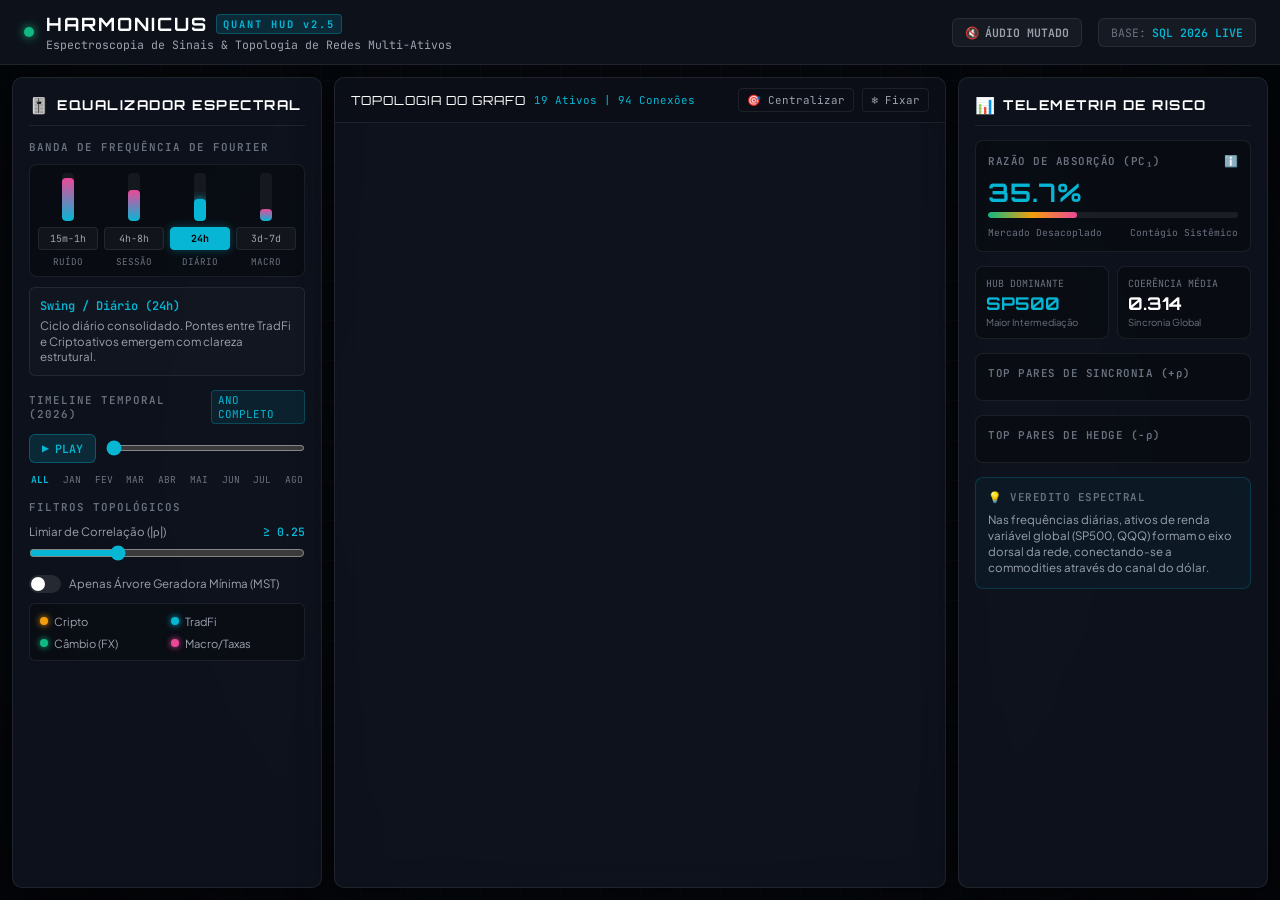
==== harmonicus/index.html @ 5190c5aa "Add /musica module (Harmonicus) with spectral topology D3 graph, Fourier decomposition ETL, and Tele" ====
<!DOCTYPE html>
<html lang="pt-BR">
<head>
  <meta charset="UTF-8">
  <meta name="viewport" content="width=device-width, initial-scale=1.0, maximum-scale=1.0, user-scalable=no">
  <title>Harmonicus — Topologia Espectral & Equalizador Multi-Ativo</title>
  <meta name="description" content="Terminal Quant de Topologia Espectral de Mercados Financeiros. Análise de Coerência de Fourier, MST de Mantegna e Grafos Multi-Ativos.">
  
  <!-- Google Fonts & D3.js -->
  <link rel="preconnect" href="https://fonts.googleapis.com">
  <link rel="preconnect" href="https://fonts.gstatic.com" crossorigin>
  <link href="https://fonts.googleapis.com/css2?family=JetBrains+Mono:wght@300;400;500;700&family=Orbitron:wght@500;700;900&family=Plus+Jakarta+Sans:wght@400;500;600;700&display=swap" rel="stylesheet">
  <script src="https://d3js.org/d3.v7.min.js"></script>
  
  <link rel="stylesheet" href="style.css">
</head>
<body class="dark-hud">
  <!-- Scanlines & Ambient Background Grid -->
  <div class="hud-grid-overlay"></div>
  <div class="hud-vignette"></div>

  <div class="app-container">
    <!-- Header Navigation & Status -->
    <header class="hud-header">
      <div class="brand-section">
        <div class="pulse-indicator online"></div>
        <div class="brand-titles">
          <h1 class="hud-logo">HARMONICUS <span class="badge-tag">QUANT HUD v2.5</span></h1>
          <p class="hud-subtitle">Espectroscopia de Sinais & Topologia de Redes Multi-Ativos</p>
        </div>
      </div>

      <div class="header-controls">
        <div class="audio-toggle-container">
          <button id="audioToggleBtn" class="hud-btn hud-btn-icon" title="Ativar Sonificação Harmônica">
            <span class="audio-icon">🔇</span>
            <span class="btn-text">ÁUDIO MUTADO</span>
          </button>
        </div>
        <div class="system-status-chip">
          <span class="chip-label">BASE:</span>
          <span class="chip-val">SQL 2026 LIVE</span>
        </div>
      </div>
    </header>

    <!-- Main Workspace -->
    <main class="hud-workspace">
      <!-- Left Equalizer & Controls Deck -->
      <aside class="hud-deck control-deck">
        <div class="deck-header">
          <span class="deck-icon">🎚️</span>
          <h2>EQUALIZADOR ESPECTRAL</h2>
        </div>

        <!-- Spectral Frequency Band Selector -->
        <div class="deck-group">
          <label class="group-label">BANDA DE FREQUÊNCIA DE FOURIER</label>
          <div class="frequency-equalizer">
            <div class="equalizer-bars">
              <div class="eq-col" data-band="ultra_high">
                <div class="meter-bar"><div class="meter-fill" style="height: 90%;"></div></div>
                <button class="eq-btn" data-band="ultra_high">15m-1h</button>
                <span class="eq-label">RUÍDO</span>
              </div>
              <div class="eq-col" data-band="intraday">
                <div class="meter-bar"><div class="meter-fill" style="height: 65%;"></div></div>
                <button class="eq-btn" data-band="intraday">4h-8h</button>
                <span class="eq-label">SESSÃO</span>
              </div>
              <div class="eq-col active" data-band="daily">
                <div class="meter-bar"><div class="meter-fill" style="height: 45%;"></div></div>
                <button class="eq-btn active" data-band="daily">24h</button>
                <span class="eq-label">DIÁRIO</span>
              </div>
              <div class="eq-col" data-band="macro">
                <div class="meter-bar"><div class="meter-fill" style="height: 25%;"></div></div>
                <button class="eq-btn" data-band="macro">3d-7d</button>
                <span class="eq-label">MACRO</span>
              </div>
            </div>
            <div class="band-description-box" id="bandDescBox">
              <span class="band-name">Swing / Diário (24h)</span>
              <p class="band-detail">Ciclo diário consolidado. Pontes entre TradFi e Criptoativos emergem com clareza estrutural.</p>
            </div>
          </div>
        </div>

        <!-- Temporal Playback Controller -->
        <div class="deck-group">
          <div class="group-header-flex">
            <label class="group-label">TIMELINE TEMPORAL (2026)</label>
            <span class="epoch-badge" id="epochBadge">ANO COMPLETO</span>
          </div>
          
          <div class="timeline-controls">
            <button id="playTimelineBtn" class="hud-btn hud-btn-primary" title="Reproduzir Linha do Tempo">
              <span id="playIcon">▶</span> <span id="playText">PLAY</span>
            </button>
            <input type="range" id="timelineSlider" min="0" max="8" step="1" value="0" class="hud-slider timeline-slider">
          </div>
          <div class="timeline-ticks" id="timelineTicks">
            <span class="tick active" data-idx="0">ALL</span>
            <span class="tick" data-idx="1">JAN</span>
            <span class="tick" data-idx="2">FEV</span>
            <span class="tick" data-idx="3">MAR</span>
            <span class="tick" data-idx="4">ABR</span>
            <span class="tick" data-idx="5">MAI</span>
            <span class="tick" data-idx="6">JUN</span>
            <span class="tick" data-idx="7">JUL</span>
            <span class="tick" data-idx="8">AGO</span>
          </div>
        </div>

        <!-- Graph Filter Knobs -->
        <div class="deck-group">
          <label class="group-label">FILTROS TOPOLÓGICOS</label>
          
          <div class="filter-item">
            <div class="filter-label-row">
              <span>Limiar de Correlação (|&rho;|)</span>
              <span id="thresholdVal" class="filter-val">&ge; 0.25</span>
            </div>
            <input type="range" id="thresholdSlider" min="0.0" max="0.8" step="0.05" value="0.25" class="hud-slider">
          </div>

          <div class="toggle-row">
            <label class="hud-toggle">
              <input type="checkbox" id="mstOnlyToggle">
              <span class="toggle-switch"></span>
              <span class="toggle-text">Apenas Árvore Geradora Mínima (MST)</span>
            </label>
          </div>

          <div class="legend-grid">
            <div class="legend-item"><span class="color-dot dot-crypto"></span> Cripto</div>
            <div class="legend-item"><span class="color-dot dot-tradfi"></span> TradFi</div>
            <div class="legend-item"><span class="color-dot dot-fx"></span> Câmbio (FX)</div>
            <div class="legend-item"><span class="color-dot dot-macro"></span> Macro/Taxas</div>
          </div>
        </div>
      </aside>

      <!-- Center Graph Canvas Area -->
      <section class="hud-viewport">
        <div class="viewport-header">
          <div class="hud-badge-group">
            <span class="hud-badge-title">TOPOLOGIA DO GRAFO</span>
            <span class="hud-badge-info" id="nodeEdgeCounter">19 Ativos | 94 Conexões</span>
          </div>
          <div class="canvas-actions">
            <button id="resetViewBtn" class="hud-btn-ghost" title="Resetar Câmera / Centralizar">🎯 Centralizar</button>
            <button id="togglePhysicsBtn" class="hud-btn-ghost" title="Congelar Física">❄️ Fixar</button>
          </div>
        </div>

        <!-- Main SVG Graph Container -->
        <div id="graphContainer" class="graph-canvas-wrapper">
          <svg id="networkSvg" width="100%" height="100%"></svg>
          
          <!-- Interactive Node Hover Card -->
          <div id="nodeTooltip" class="hud-tooltip hidden">
            <div class="tooltip-header">
              <span id="ttCategory" class="tt-category">CRYPTO</span>
              <h3 id="ttSymbol">BTC</h3>
              <span id="ttName" class="tt-name">Bitcoin</span>
            </div>
            <div class="tooltip-body">
              <div class="tt-metric">
                <span class="lbl">Centralidade Betweenness:</span>
                <span class="val highlight" id="ttBetweenness">0.042</span>
              </div>
              <div class="tt-metric">
                <span class="lbl">Grau de Conectividade:</span>
                <span class="val" id="ttDegree">9 conexões</span>
              </div>
              <div class="tt-metric">
                <span class="lbl">Volatilidade Anualizada:</span>
                <span class="val" id="ttVol">29.7%</span>
              </div>
              <div class="tt-metric">
                <span class="lbl">Retorno no Período:</span>
                <span class="val" id="ttReturn">+14.2%</span>
              </div>
            </div>
            <div class="tooltip-footer">
              <span class="tt-hint">Clique para isolar vizinhança</span>
            </div>
          </div>
        </div>
      </section>

      <!-- Right Telemetry Deck -->
      <aside class="hud-deck telemetry-deck">
        <div class="deck-header">
          <span class="deck-icon">📊</span>
          <h2>TELEMETRIA DE RISCO</h2>
        </div>

        <!-- Absorption Ratio Gauge -->
        <div class="telemetry-card">
          <div class="card-title-row">
            <span class="metric-title">RAZÃO DE ABSORÇÃO (PC₁)</span>
            <span class="metric-help" title="Mede a fração de variância total explicada pelo 1º Componente Principal. Valores altos indicam contágio sistêmico.">ℹ️</span>
          </div>
          <div class="gauge-display">
            <div class="gauge-value" id="arValue">35.7%</div>
            <div class="gauge-status-bar">
              <div class="gauge-bar-fill" id="arBarFill" style="width: 35.7%;"></div>
            </div>
          </div>
          <div class="gauge-labels">
            <span>Mercado Desacoplado</span>
            <span>Contágio Sistêmico</span>
          </div>
        </div>

        <!-- Dominant Hub & Coherence -->
        <div class="telemetry-grid">
          <div class="mini-stat-card">
            <span class="mini-lbl">HUB DOMINANTE</span>
            <span class="mini-val highlight" id="dominantHubVal">SP500</span>
            <span class="mini-sub">Maior Intermediação</span>
          </div>
          <div class="mini-stat-card">
            <span class="mini-lbl">COERÊNCIA MÉDIA</span>
            <span class="mini-val" id="coherenceVal">0.314</span>
            <span class="mini-sub">Sincronia Global</span>
          </div>
        </div>

        <!-- Top Correlated Synergy Pairs -->
        <div class="telemetry-card">
          <span class="metric-title">TOP PARES DE SINCRONIA (+&rho;)</span>
          <div class="pairs-list" id="syncPairsList">
            <!-- Dynamically populated -->
          </div>
        </div>

        <!-- Top Negative Hedge Pairs -->
        <div class="telemetry-card">
          <span class="metric-title">TOP PARES DE HEDGE (-&rho;)</span>
          <div class="pairs-list" id="hedgePairsList">
            <!-- Dynamically populated -->
          </div>
        </div>

        <!-- Spectral Insights Box -->
        <div class="telemetry-card insight-card">
          <span class="metric-title">💡 VEREDITO ESPECTRAL</span>
          <p id="spectralInsightText" class="insight-body">
            Nas frequências diárias, ativos de renda variável global (SP500, QQQ) formam o eixo dorsal da rede, conectando-se a commodities através do canal do dólar.
          </p>
        </div>
      </aside>
    </main>
  </div>

  <script src="app.js"></script>
</body>
</html>
---- harmonicus/style.css ----
:root {
  --bg-primary: #07090E;
  --bg-secondary: #0D111A;
  --bg-card: rgba(16, 22, 34, 0.75);
  --bg-card-hover: rgba(22, 30, 46, 0.9);
  
  --border-subtle: rgba(255, 255, 255, 0.08);
  --border-focus: rgba(6, 182, 212, 0.4);
  
  --text-main: #F3F4F6;
  --text-muted: #9CA3AF;
  --text-dim: #6B7280;
  
  /* Neon Quantum Palette */
  --neon-cyan: #06B6D4;
  --neon-cyan-glow: rgba(6, 182, 212, 0.35);
  --neon-magenta: #EC4899;
  --neon-magenta-glow: rgba(236, 72, 153, 0.35);
  --neon-amber: #F59E0B;
  --neon-amber-glow: rgba(245, 158, 11, 0.35);
  --neon-emerald: #10B981;
  --neon-emerald-glow: rgba(16, 185, 129, 0.35);
  --neon-purple: #8B5CF6;
  
  --font-mono: 'JetBrains Mono', monospace;
  --font-display: 'Orbitron', sans-serif;
  --font-body: 'Plus Jakarta Sans', sans-serif;
  
  --shadow-hud: 0 8px 32px 0 rgba(0, 0, 0, 0.5);
  --transition-fast: all 0.2s cubic-bezier(0.4, 0, 0.2, 1);
  --transition-smooth: all 0.35s cubic-bezier(0.4, 0, 0.2, 1);
}

* {
  box-sizing: border-box;
  margin: 0;
  padding: 0;
  -webkit-font-smoothing: antialiased;
}

body.dark-hud {
  background-color: var(--bg-primary);
  color: var(--text-main);
  font-family: var(--font-body);
  overflow-x: hidden;
  height: 100vh;
  display: flex;
  flex-direction: column;
}

/* Ambient Background Layers */
.hud-grid-overlay {
  position: fixed;
  top: 0; left: 0; right: 0; bottom: 0;
  background-image: 
    linear-gradient(to right, rgba(255, 255, 255, 0.02) 1px, transparent 1px),
    linear-gradient(to bottom, rgba(255, 255, 255, 0.02) 1px, transparent 1px);
  background-size: 40px 40px;
  pointer-events: none;
  z-index: 1;
}

.hud-vignette {
  position: fixed;
  top: 0; left: 0; right: 0; bottom: 0;
  background: radial-gradient(circle at center, transparent 40%, rgba(3, 5, 8, 0.85) 100%);
  pointer-events: none;
  z-index: 2;
}

.app-container {
  position: relative;
  z-index: 10;
  display: flex;
  flex-direction: column;
  height: 100vh;
}

/* Header Navigation */
.hud-header {
  display: flex;
  align-items: center;
  justify-content: space-between;
  padding: 12px 24px;
  background: var(--bg-secondary);
  border-bottom: 1px solid var(--border-subtle);
  backdrop-filter: blur(12px);
  flex-shrink: 0;
}

.brand-section {
  display: flex;
  align-items: center;
  gap: 12px;
}

.pulse-indicator {
  width: 10px;
  height: 10px;
  border-radius: 50%;
  background: var(--neon-emerald);
  box-shadow: 0 0 10px var(--neon-emerald);
  animation: pulse 2s infinite ease-in-out;
}

@keyframes pulse {
  0%, 100% { opacity: 1; transform: scale(1); }
  50% { opacity: 0.4; transform: scale(0.85); }
}

.hud-logo {
  font-family: var(--font-display);
  font-size: 1.15rem;
  letter-spacing: 2px;
  color: #fff;
  display: flex;
  align-items: center;
  gap: 8px;
}

.badge-tag {
  font-family: var(--font-mono);
  font-size: 0.65rem;
  padding: 2px 6px;
  border-radius: 4px;
  background: rgba(6, 182, 212, 0.15);
  color: var(--neon-cyan);
  border: 1px solid rgba(6, 182, 212, 0.3);
}

.hud-subtitle {
  font-size: 0.72rem;
  color: var(--text-muted);
  font-family: var(--font-mono);
  margin-top: 2px;
}

.header-controls {
  display: flex;
  align-items: center;
  gap: 16px;
}

.system-status-chip {
  font-family: var(--font-mono);
  font-size: 0.72rem;
  padding: 6px 12px;
  background: rgba(255, 255, 255, 0.04);
  border: 1px solid var(--border-subtle);
  border-radius: 6px;
  display: flex;
  gap: 6px;
}

.chip-label { color: var(--text-dim); }
.chip-val { color: var(--neon-cyan); font-weight: 600; }

/* Main Workspace 3-Column Layout */
.hud-workspace {
  display: grid;
  grid-template-columns: 310px 1fr 310px;
  gap: 12px;
  padding: 12px;
  flex: 1;
  min-height: 0;
  overflow: hidden;
}

/* Decks (Sidebars) */
.hud-deck {
  background: var(--bg-card);
  border: 1px solid var(--border-subtle);
  border-radius: 10px;
  backdrop-filter: blur(16px);
  box-shadow: var(--shadow-hud);
  padding: 16px;
  display: flex;
  flex-direction: column;
  gap: 14px;
  overflow-y: auto;
}

.hud-deck::-webkit-scrollbar {
  width: 4px;
}
.hud-deck::-webkit-scrollbar-thumb {
  background: rgba(255, 255, 255, 0.1);
  border-radius: 4px;
}

.deck-header {
  display: flex;
  align-items: center;
  gap: 8px;
  padding-bottom: 10px;
  border-bottom: 1px solid var(--border-subtle);
}

.deck-header h2 {
  font-family: var(--font-display);
  font-size: 0.85rem;
  letter-spacing: 1.5px;
  color: #fff;
}

.deck-group {
  display: flex;
  flex-direction: column;
  gap: 10px;
}

.group-label {
  font-family: var(--font-mono);
  font-size: 0.68rem;
  font-weight: 600;
  color: var(--text-dim);
  letter-spacing: 1px;
  text-transform: uppercase;
}

.group-header-flex {
  display: flex;
  align-items: center;
  justify-content: space-between;
}

.epoch-badge {
  font-family: var(--font-mono);
  font-size: 0.68rem;
  color: var(--neon-cyan);
  background: rgba(6, 182, 212, 0.1);
  border: 1px solid rgba(6, 182, 212, 0.25);
  padding: 2px 6px;
  border-radius: 4px;
}

/* Equalizer Bars */
.frequency-equalizer {
  display: flex;
  flex-direction: column;
  gap: 10px;
}

.equalizer-bars {
  display: grid;
  grid-template-columns: repeat(4, 1fr);
  gap: 6px;
  background: rgba(0, 0, 0, 0.3);
  padding: 8px;
  border-radius: 8px;
  border: 1px solid var(--border-subtle);
}

.eq-col {
  display: flex;
  flex-direction: column;
  align-items: center;
  gap: 6px;
}

.meter-bar {
  width: 12px;
  height: 48px;
  background: rgba(255, 255, 255, 0.05);
  border-radius: 4px;
  display: flex;
  align-items: flex-end;
  overflow: hidden;
}

.meter-fill {
  width: 100%;
  background: linear-gradient(to top, var(--neon-cyan), var(--neon-magenta));
  border-radius: 4px;
  transition: height 0.3s ease;
}

.eq-btn {
  font-family: var(--font-mono);
  font-size: 0.62rem;
  padding: 4px 0;
  width: 100%;
  text-align: center;
  background: rgba(255, 255, 255, 0.04);
  border: 1px solid var(--border-subtle);
  border-radius: 4px;
  color: var(--text-muted);
  cursor: pointer;
  transition: var(--transition-fast);
}

.eq-btn:hover {
  color: #fff;
  border-color: var(--neon-cyan);
  background: rgba(6, 182, 212, 0.1);
}

.eq-col.active .eq-btn {
  background: var(--neon-cyan);
  color: #000;
  font-weight: 700;
  border-color: var(--neon-cyan);
  box-shadow: 0 0 10px var(--neon-cyan-glow);
}

.eq-col.active .meter-fill {
  background: var(--neon-cyan);
  box-shadow: 0 0 8px var(--neon-cyan);
}

.eq-label {
  font-family: var(--font-mono);
  font-size: 0.58rem;
  color: var(--text-dim);
}

.band-description-box {
  background: rgba(255, 255, 255, 0.02);
  border: 1px solid var(--border-subtle);
  padding: 10px;
  border-radius: 6px;
}

.band-name {
  font-family: var(--font-mono);
  font-size: 0.75rem;
  font-weight: 600;
  color: var(--neon-cyan);
  display: block;
  margin-bottom: 4px;
}

.band-detail {
  font-size: 0.72rem;
  color: var(--text-muted);
  line-height: 1.35;
}

/* Timeline Playback */
.timeline-controls {
  display: flex;
  align-items: center;
  gap: 10px;
}

.hud-slider {
  flex: 1;
  accent-color: var(--neon-cyan);
  height: 6px;
  border-radius: 3px;
  background: rgba(255, 255, 255, 0.1);
  cursor: pointer;
}

.timeline-ticks {
  display: flex;
  justify-content: space-between;
  font-family: var(--font-mono);
  font-size: 0.6rem;
  color: var(--text-dim);
  padding: 0 2px;
}

.timeline-ticks .tick {
  cursor: pointer;
  transition: var(--transition-fast);
}

.timeline-ticks .tick:hover,
.timeline-ticks .tick.active {
  color: var(--neon-cyan);
  font-weight: 700;
}

/* Filter Controls */
.filter-item {
  display: flex;
  flex-direction: column;
  gap: 6px;
}

.filter-label-row {
  display: flex;
  justify-content: space-between;
  font-size: 0.72rem;
  color: var(--text-muted);
}

.filter-val {
  font-family: var(--font-mono);
  color: var(--neon-cyan);
  font-weight: 600;
}

.toggle-row {
  padding-top: 4px;
}

.hud-toggle {
  display: flex;
  align-items: center;
  gap: 8px;
  cursor: pointer;
}

.hud-toggle input { display: none; }

.toggle-switch {
  width: 32px;
  height: 18px;
  background: rgba(255, 255, 255, 0.1);
  border-radius: 10px;
  position: relative;
  transition: var(--transition-fast);
}

.toggle-switch::after {
  content: '';
  position: absolute;
  top: 2px; left: 2px;
  width: 14px; height: 14px;
  background: #fff;
  border-radius: 50%;
  transition: var(--transition-fast);
}

.hud-toggle input:checked + .toggle-switch {
  background: var(--neon-cyan);
}

.hud-toggle input:checked + .toggle-switch::after {
  transform: translateX(14px);
  background: #000;
}

.toggle-text {
  font-size: 0.72rem;
  color: var(--text-muted);
}

/* Legend */
.legend-grid {
  display: grid;
  grid-template-columns: 1fr 1fr;
  gap: 8px;
  background: rgba(0, 0, 0, 0.25);
  padding: 10px;
  border-radius: 6px;
  border: 1px solid var(--border-subtle);
  font-size: 0.7rem;
  color: var(--text-muted);
}

.legend-item {
  display: flex;
  align-items: center;
  gap: 6px;
}

.color-dot {
  width: 8px;
  height: 8px;
  border-radius: 50%;
}
.dot-crypto { background: var(--neon-amber); box-shadow: 0 0 6px var(--neon-amber); }
.dot-tradfi { background: var(--neon-cyan); box-shadow: 0 0 6px var(--neon-cyan); }
.dot-fx { background: var(--neon-emerald); box-shadow: 0 0 6px var(--neon-emerald); }
.dot-macro { background: var(--neon-magenta); box-shadow: 0 0 6px var(--neon-magenta); }

/* Buttons */
.hud-btn {
  font-family: var(--font-mono);
  font-size: 0.72rem;
  font-weight: 600;
  padding: 6px 12px;
  border-radius: 6px;
  cursor: pointer;
  transition: var(--transition-fast);
  display: inline-flex;
  align-items: center;
  justify-content: center;
  gap: 6px;
  border: 1px solid transparent;
}

.hud-btn-primary {
  background: rgba(6, 182, 212, 0.15);
  color: var(--neon-cyan);
  border-color: rgba(6, 182, 212, 0.35);
}

.hud-btn-primary:hover {
  background: var(--neon-cyan);
  color: #000;
  box-shadow: 0 0 12px var(--neon-cyan-glow);
}

.hud-btn-icon {
  background: rgba(255, 255, 255, 0.04);
  color: var(--text-muted);
  border-color: var(--border-subtle);
}

.hud-btn-icon:hover {
  color: #fff;
  border-color: var(--border-focus);
}

.hud-btn-ghost {
  background: transparent;
  color: var(--text-muted);
  border: 1px solid var(--border-subtle);
  font-family: var(--font-mono);
  font-size: 0.68rem;
  padding: 4px 8px;
  border-radius: 4px;
  cursor: pointer;
  transition: var(--transition-fast);
}

.hud-btn-ghost:hover {
  color: #fff;
  border-color: var(--neon-cyan);
}

/* Center Graph Viewport */
.hud-viewport {
  background: var(--bg-card);
  border: 1px solid var(--border-subtle);
  border-radius: 10px;
  backdrop-filter: blur(16px);
  box-shadow: var(--shadow-hud);
  display: flex;
  flex-direction: column;
  overflow: hidden;
  position: relative;
}

.viewport-header {
  display: flex;
  align-items: center;
  justify-content: space-between;
  padding: 10px 16px;
  border-bottom: 1px solid var(--border-subtle);
  background: rgba(0, 0, 0, 0.2);
  z-index: 5;
}

.hud-badge-group {
  display: flex;
  align-items: center;
  gap: 8px;
}

.hud-badge-title {
  font-family: var(--font-display);
  font-size: 0.78rem;
  color: #fff;
  letter-spacing: 1px;
}

.hud-badge-info {
  font-family: var(--font-mono);
  font-size: 0.68rem;
  color: var(--neon-cyan);
}

.canvas-actions {
  display: flex;
  gap: 8px;
}

.graph-canvas-wrapper {
  flex: 1;
  position: relative;
  overflow: hidden;
}

#networkSvg {
  width: 100%;
  height: 100%;
  cursor: grab;
}

#networkSvg:active {
  cursor: grabbing;
}

/* Graph SVG Elements */
.link-line {
  transition: stroke-opacity 0.2s, stroke-width 0.2s;
}

.link-line.sync {
  stroke: var(--neon-cyan);
}

.link-line.hedge {
  stroke: var(--neon-magenta);
}

.link-line.mst-edge {
  stroke-dasharray: 4, 4;
}

.node-group {
  cursor: pointer;
  transition: transform 0.15s ease;
}

.node-group:hover circle.node-core {
  filter: drop-shadow(0 0 12px currentColor);
}

.node-label {
  font-family: var(--font-mono);
  font-size: 10px;
  font-weight: 700;
  fill: #fff;
  text-anchor: middle;
  pointer-events: none;
  text-shadow: 0 1px 4px #000, 0 0 8px #000;
}

/* Interactive Hover Tooltip */
.hud-tooltip {
  position: absolute;
  top: 16px;
  right: 16px;
  width: 220px;
  background: rgba(13, 17, 26, 0.92);
  border: 1px solid var(--border-focus);
  border-radius: 8px;
  padding: 12px;
  box-shadow: 0 8px 24px rgba(0, 0, 0, 0.6);
  pointer-events: none;
  backdrop-filter: blur(12px);
  transition: opacity 0.2s ease, transform 0.2s ease;
  z-index: 100;
}

.hud-tooltip.hidden {
  opacity: 0;
  transform: translateY(-8px);
  pointer-events: none;
}

.tooltip-header {
  display: flex;
  flex-direction: column;
  gap: 2px;
  border-bottom: 1px solid var(--border-subtle);
  padding-bottom: 6px;
  margin-bottom: 8px;
}

.tt-category {
  font-family: var(--font-mono);
  font-size: 0.6rem;
  color: var(--neon-cyan);
  text-transform: uppercase;
}

#ttSymbol {
  font-family: var(--font-display);
  font-size: 1.1rem;
  color: #fff;
}

.tt-name {
  font-size: 0.7rem;
  color: var(--text-muted);
}

.tooltip-body {
  display: flex;
  flex-direction: column;
  gap: 6px;
}

.tt-metric {
  display: flex;
  justify-content: space-between;
  font-size: 0.68rem;
}

.tt-metric .lbl { color: var(--text-dim); }
.tt-metric .val { font-family: var(--font-mono); color: var(--text-main); }
.tt-metric .val.highlight { color: var(--neon-cyan); font-weight: 600; }

.tooltip-footer {
  margin-top: 8px;
  padding-top: 6px;
  border-top: 1px solid var(--border-subtle);
}

.tt-hint {
  font-size: 0.62rem;
  color: var(--text-dim);
  font-style: italic;
}

/* Right Telemetry Cards */
.telemetry-card {
  background: rgba(0, 0, 0, 0.3);
  border: 1px solid var(--border-subtle);
  padding: 12px;
  border-radius: 8px;
  display: flex;
  flex-direction: column;
  gap: 8px;
}

.card-title-row {
  display: flex;
  align-items: center;
  justify-content: space-between;
}

.metric-title {
  font-family: var(--font-mono);
  font-size: 0.68rem;
  font-weight: 600;
  color: var(--text-dim);
  letter-spacing: 0.5px;
}

.metric-help {
  font-size: 0.7rem;
  cursor: help;
  color: var(--text-dim);
}

.gauge-display {
  display: flex;
  flex-direction: column;
  gap: 4px;
}

.gauge-value {
  font-family: var(--font-display);
  font-size: 1.6rem;
  color: var(--neon-cyan);
  font-weight: 700;
  letter-spacing: 1px;
}

.gauge-status-bar {
  width: 100%;
  height: 6px;
  background: rgba(255, 255, 255, 0.08);
  border-radius: 3px;
  overflow: hidden;
}

.gauge-bar-fill {
  height: 100%;
  background: linear-gradient(to right, var(--neon-emerald), var(--neon-amber), var(--neon-magenta));
  border-radius: 3px;
  transition: width 0.4s ease;
}

.gauge-labels {
  display: flex;
  justify-content: space-between;
  font-size: 0.6rem;
  color: var(--text-dim);
  font-family: var(--font-mono);
}

.telemetry-grid {
  display: grid;
  grid-template-columns: 1fr 1fr;
  gap: 8px;
}

.mini-stat-card {
  background: rgba(0, 0, 0, 0.3);
  border: 1px solid var(--border-subtle);
  padding: 10px;
  border-radius: 8px;
  display: flex;
  flex-direction: column;
  gap: 2px;
}

.mini-lbl {
  font-family: var(--font-mono);
  font-size: 0.62rem;
  color: var(--text-dim);
}

.mini-val {
  font-family: var(--font-display);
  font-size: 1.1rem;
  color: #fff;
  font-weight: 700;
}

.mini-val.highlight {
  color: var(--neon-cyan);
}

.mini-sub {
  font-size: 0.6rem;
  color: var(--text-dim);
}

.pairs-list {
  display: flex;
  flex-direction: column;
  gap: 6px;
}

.pair-row {
  display: flex;
  justify-content: space-between;
  font-family: var(--font-mono);
  font-size: 0.68rem;
  background: rgba(255, 255, 255, 0.02);
  padding: 4px 8px;
  border-radius: 4px;
  border: 1px solid rgba(255, 255, 255, 0.04);
}

.pair-row.sync .pair-corr { color: var(--neon-cyan); font-weight: 600; }
.pair-row.hedge .pair-corr { color: var(--neon-magenta); font-weight: 600; }

.insight-card {
  background: rgba(6, 182, 212, 0.05);
  border-color: rgba(6, 182, 212, 0.2);
}

.insight-body {
  font-size: 0.72rem;
  color: var(--text-muted);
  line-height: 1.4;
}

/* Responsive Breakpoints */
@media (max-width: 1080px) {
  .hud-workspace {
    grid-template-columns: 280px 1fr;
    grid-template-rows: 1fr auto;
  }
  .telemetry-deck {
    grid-column: 1 / -1;
    display: grid;
    grid-template-columns: repeat(auto-fit, minmax(220px, 1fr));
  }
}

@media (max-width: 768px) {
  .hud-workspace {
    display: flex;
    flex-direction: column;
    overflow-y: auto;
  }
  .hud-viewport {
    height: 420px;
    flex-shrink: 0;
  }
  .control-deck, .telemetry-deck {
    flex-shrink: 0;
  }
  .hud-header {
    flex-direction: column;
    align-items: flex-start;
    gap: 8px;
  }
}
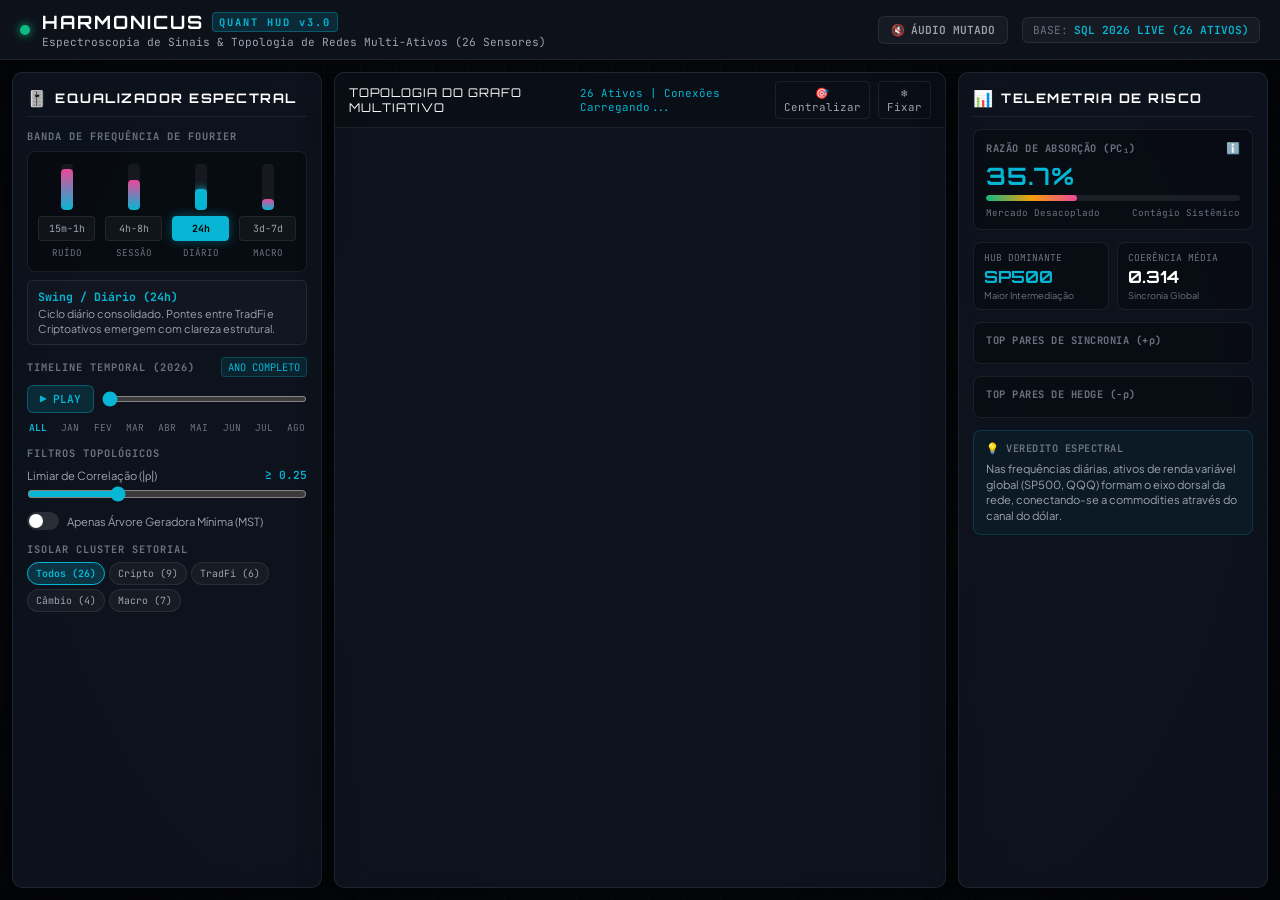
==== commit 70413652: "Harmonicus v3.0: 26 asset universe, sector filtering pills, audio chimes, cache busting, and dynamic" ====
--- a/harmonicus/index.html
+++ b/harmonicus/index.html
@@ -3,6 +3,9 @@
 <head>
   <meta charset="UTF-8">
   <meta name="viewport" content="width=device-width, initial-scale=1.0, maximum-scale=1.0, user-scalable=no">
+  <meta http-equiv="Cache-Control" content="no-cache, no-store, must-revalidate">
+  <meta http-equiv="Pragma" content="no-cache">
+  <meta http-equiv="Expires" content="0">
   <title>Harmonicus — Topologia Espectral & Equalizador Multi-Ativo</title>
   <meta name="description" content="Terminal Quant de Topologia Espectral de Mercados Financeiros. Análise de Coerência de Fourier, MST de Mantegna e Grafos Multi-Ativos.">
   
@@ -12,7 +15,7 @@
   <link href="https://fonts.googleapis.com/css2?family=JetBrains+Mono:wght@300;400;500;700&family=Orbitron:wght@500;700;900&family=Plus+Jakarta+Sans:wght@400;500;600;700&display=swap" rel="stylesheet">
   <script src="https://d3js.org/d3.v7.min.js"></script>
   
-  <link rel="stylesheet" href="style.css">
+  <link rel="stylesheet" href="style.css?v=20260816_v4">
 </head>
 <body class="dark-hud">
   <!-- Scanlines & Ambient Background Grid -->
@@ -25,21 +28,21 @@
       <div class="brand-section">
         <div class="pulse-indicator online"></div>
         <div class="brand-titles">
-          <h1 class="hud-logo">HARMONICUS <span class="badge-tag">QUANT HUD v2.5</span></h1>
-          <p class="hud-subtitle">Espectroscopia de Sinais & Topologia de Redes Multi-Ativos</p>
+          <h1 class="hud-logo">HARMONICUS <span class="badge-tag">QUANT HUD v3.0</span></h1>
+          <p class="hud-subtitle">Espectroscopia de Sinais & Topologia de Redes Multi-Ativos (26 Sensores)</p>
         </div>
       </div>
 
       <div class="header-controls">
         <div class="audio-toggle-container">
-          <button id="audioToggleBtn" class="hud-btn hud-btn-icon" title="Ativar Sonificação Harmônica">
+          <button id="audioToggleBtn" class="hud-btn hud-btn-icon" title="Ativar Sonificação Harmônica do Mercado">
             <span class="audio-icon">🔇</span>
             <span class="btn-text">ÁUDIO MUTADO</span>
           </button>
         </div>
         <div class="system-status-chip">
           <span class="chip-label">BASE:</span>
-          <span class="chip-val">SQL 2026 LIVE</span>
+          <span class="chip-val">SQL 2026 LIVE (26 ATIVOS)</span>
         </div>
       </div>
     </header>
@@ -132,11 +135,16 @@
             </label>
           </div>
 
-          <div class="legend-grid">
-            <div class="legend-item"><span class="color-dot dot-crypto"></span> Cripto</div>
-            <div class="legend-item"><span class="color-dot dot-tradfi"></span> TradFi</div>
-            <div class="legend-item"><span class="color-dot dot-fx"></span> Câmbio (FX)</div>
-            <div class="legend-item"><span class="color-dot dot-macro"></span> Macro/Taxas</div>
+          <!-- Sector Category Filter Pills -->
+          <div class="sector-filter-group">
+            <label class="group-label">ISOLAR CLUSTER SETORIAL</label>
+            <div class="sector-pills" id="sectorPills">
+              <button class="pill-btn active" data-sector="all">Todos (26)</button>
+              <button class="pill-btn" data-sector="crypto">Cripto (9)</button>
+              <button class="pill-btn" data-sector="tradfi">TradFi (6)</button>
+              <button class="pill-btn" data-sector="fx">Câmbio (4)</button>
+              <button class="pill-btn" data-sector="macro">Macro (7)</button>
+            </div>
           </div>
         </div>
       </aside>
@@ -145,12 +153,12 @@
       <section class="hud-viewport">
         <div class="viewport-header">
           <div class="hud-badge-group">
-            <span class="hud-badge-title">TOPOLOGIA DO GRAFO</span>
-            <span class="hud-badge-info" id="nodeEdgeCounter">19 Ativos | 94 Conexões</span>
+            <span class="hud-badge-title">TOPOLOGIA DO GRAFO MULTIATIVO</span>
+            <span class="hud-badge-info" id="nodeEdgeCounter">26 Ativos | Conexões Carregando...</span>
           </div>
           <div class="canvas-actions">
             <button id="resetViewBtn" class="hud-btn-ghost" title="Resetar Câmera / Centralizar">🎯 Centralizar</button>
-            <button id="togglePhysicsBtn" class="hud-btn-ghost" title="Congelar Física">❄️ Fixar</button>
+            <button id="togglePhysicsBtn" class="hud-btn-ghost" title="Congelar ou Liberar Física">❄️ Fixar</button>
           </div>
         </div>
 
@@ -184,7 +192,7 @@
               </div>
             </div>
             <div class="tooltip-footer">
-              <span class="tt-hint">Clique para isolar vizinhança</span>
+              <span class="tt-hint">Clique para isolar conexões | Som ativo</span>
             </div>
           </div>
         </div>
@@ -232,17 +240,13 @@
         <!-- Top Correlated Synergy Pairs -->
         <div class="telemetry-card">
           <span class="metric-title">TOP PARES DE SINCRONIA (+&rho;)</span>
-          <div class="pairs-list" id="syncPairsList">
-            <!-- Dynamically populated -->
-          </div>
+          <div class="pairs-list" id="syncPairsList"></div>
         </div>
 
         <!-- Top Negative Hedge Pairs -->
         <div class="telemetry-card">
           <span class="metric-title">TOP PARES DE HEDGE (-&rho;)</span>
-          <div class="pairs-list" id="hedgePairsList">
-            <!-- Dynamically populated -->
-          </div>
+          <div class="pairs-list" id="hedgePairsList"></div>
         </div>
 
         <!-- Spectral Insights Box -->
@@ -256,6 +260,7 @@
     </main>
   </div>
 
-  <script src="app.js"></script>
+  <script src="data.js?v=20260816_v4"></script>
+  <script src="app.js?v=20260816_v4"></script>
 </body>
 </html>
--- a/harmonicus/style.css
+++ b/harmonicus/style.css
@@ -1,11 +1,11 @@
 :root {
   --bg-primary: #07090E;
   --bg-secondary: #0D111A;
-  --bg-card: rgba(16, 22, 34, 0.75);
-  --bg-card-hover: rgba(22, 30, 46, 0.9);
+  --bg-card: rgba(16, 22, 34, 0.78);
+  --bg-card-hover: rgba(22, 30, 46, 0.95);
   
   --border-subtle: rgba(255, 255, 255, 0.08);
-  --border-focus: rgba(6, 182, 212, 0.4);
+  --border-focus: rgba(6, 182, 212, 0.45);
   
   --text-main: #F3F4F6;
   --text-muted: #9CA3AF;
@@ -13,20 +13,20 @@
   
   /* Neon Quantum Palette */
   --neon-cyan: #06B6D4;
-  --neon-cyan-glow: rgba(6, 182, 212, 0.35);
+  --neon-cyan-glow: rgba(6, 182, 212, 0.4);
   --neon-magenta: #EC4899;
-  --neon-magenta-glow: rgba(236, 72, 153, 0.35);
+  --neon-magenta-glow: rgba(236, 72, 153, 0.4);
   --neon-amber: #F59E0B;
-  --neon-amber-glow: rgba(245, 158, 11, 0.35);
+  --neon-amber-glow: rgba(245, 158, 11, 0.4);
   --neon-emerald: #10B981;
-  --neon-emerald-glow: rgba(16, 185, 129, 0.35);
+  --neon-emerald-glow: rgba(16, 185, 129, 0.4);
   --neon-purple: #8B5CF6;
   
   --font-mono: 'JetBrains Mono', monospace;
   --font-display: 'Orbitron', sans-serif;
   --font-body: 'Plus Jakarta Sans', sans-serif;
   
-  --shadow-hud: 0 8px 32px 0 rgba(0, 0, 0, 0.5);
+  --shadow-hud: 0 8px 32px 0 rgba(0, 0, 0, 0.6);
   --transition-fast: all 0.2s cubic-bezier(0.4, 0, 0.2, 1);
   --transition-smooth: all 0.35s cubic-bezier(0.4, 0, 0.2, 1);
 }
@@ -53,9 +53,9 @@
   position: fixed;
   top: 0; left: 0; right: 0; bottom: 0;
   background-image: 
-    linear-gradient(to right, rgba(255, 255, 255, 0.02) 1px, transparent 1px),
-    linear-gradient(to bottom, rgba(255, 255, 255, 0.02) 1px, transparent 1px);
-  background-size: 40px 40px;
+    linear-gradient(to right, rgba(255, 255, 255, 0.025) 1px, transparent 1px),
+    linear-gradient(to bottom, rgba(255, 255, 255, 0.025) 1px, transparent 1px);
+  background-size: 36px 36px;
   pointer-events: none;
   z-index: 1;
 }
@@ -63,7 +63,7 @@
 .hud-vignette {
   position: fixed;
   top: 0; left: 0; right: 0; bottom: 0;
-  background: radial-gradient(circle at center, transparent 40%, rgba(3, 5, 8, 0.85) 100%);
+  background: radial-gradient(circle at center, transparent 35%, rgba(3, 5, 8, 0.88) 100%);
   pointer-events: none;
   z-index: 2;
 }
@@ -81,10 +81,10 @@
   display: flex;
   align-items: center;
   justify-content: space-between;
-  padding: 12px 24px;
+  padding: 10px 20px;
   background: var(--bg-secondary);
   border-bottom: 1px solid var(--border-subtle);
-  backdrop-filter: blur(12px);
+  backdrop-filter: blur(14px);
   flex-shrink: 0;
 }
 
@@ -125,11 +125,11 @@
   border-radius: 4px;
   background: rgba(6, 182, 212, 0.15);
   color: var(--neon-cyan);
-  border: 1px solid rgba(6, 182, 212, 0.3);
+  border: 1px solid rgba(6, 182, 212, 0.35);
 }
 
 .hud-subtitle {
-  font-size: 0.72rem;
+  font-size: 0.7rem;
   color: var(--text-muted);
   font-family: var(--font-mono);
   margin-top: 2px;
@@ -138,13 +138,13 @@
 .header-controls {
   display: flex;
   align-items: center;
-  gap: 16px;
+  gap: 14px;
 }
 
 .system-status-chip {
   font-family: var(--font-mono);
-  font-size: 0.72rem;
-  padding: 6px 12px;
+  font-size: 0.7rem;
+  padding: 5px 10px;
   background: rgba(255, 255, 255, 0.04);
   border: 1px solid var(--border-subtle);
   border-radius: 6px;
@@ -173,10 +173,10 @@
   border-radius: 10px;
   backdrop-filter: blur(16px);
   box-shadow: var(--shadow-hud);
-  padding: 16px;
-  display: flex;
-  flex-direction: column;
-  gap: 14px;
+  padding: 14px;
+  display: flex;
+  flex-direction: column;
+  gap: 12px;
   overflow-y: auto;
 }
 
@@ -184,7 +184,7 @@
   width: 4px;
 }
 .hud-deck::-webkit-scrollbar-thumb {
-  background: rgba(255, 255, 255, 0.1);
+  background: rgba(255, 255, 255, 0.12);
   border-radius: 4px;
 }
 
@@ -192,13 +192,13 @@
   display: flex;
   align-items: center;
   gap: 8px;
-  padding-bottom: 10px;
+  padding-bottom: 8px;
   border-bottom: 1px solid var(--border-subtle);
 }
 
 .deck-header h2 {
   font-family: var(--font-display);
-  font-size: 0.85rem;
+  font-size: 0.82rem;
   letter-spacing: 1.5px;
   color: #fff;
 }
@@ -206,13 +206,13 @@
 .deck-group {
   display: flex;
   flex-direction: column;
-  gap: 10px;
+  gap: 8px;
 }
 
 .group-label {
   font-family: var(--font-mono);
-  font-size: 0.68rem;
-  font-weight: 600;
+  font-size: 0.65rem;
+  font-weight: 700;
   color: var(--text-dim);
   letter-spacing: 1px;
   text-transform: uppercase;
@@ -226,7 +226,7 @@
 
 .epoch-badge {
   font-family: var(--font-mono);
-  font-size: 0.68rem;
+  font-size: 0.65rem;
   color: var(--neon-cyan);
   background: rgba(6, 182, 212, 0.1);
   border: 1px solid rgba(6, 182, 212, 0.25);
@@ -238,14 +238,14 @@
 .frequency-equalizer {
   display: flex;
   flex-direction: column;
-  gap: 10px;
+  gap: 8px;
 }
 
 .equalizer-bars {
   display: grid;
   grid-template-columns: repeat(4, 1fr);
   gap: 6px;
-  background: rgba(0, 0, 0, 0.3);
+  background: rgba(0, 0, 0, 0.35);
   padding: 8px;
   border-radius: 8px;
   border: 1px solid var(--border-subtle);
@@ -256,12 +256,20 @@
   flex-direction: column;
   align-items: center;
   gap: 6px;
+  cursor: pointer;
+  padding: 4px 2px;
+  border-radius: 6px;
+  transition: var(--transition-fast);
+}
+
+.eq-col:hover {
+  background: rgba(255, 255, 255, 0.04);
 }
 
 .meter-bar {
   width: 12px;
-  height: 48px;
-  background: rgba(255, 255, 255, 0.05);
+  height: 46px;
+  background: rgba(255, 255, 255, 0.06);
   border-radius: 4px;
   display: flex;
   align-items: flex-end;
@@ -272,13 +280,13 @@
   width: 100%;
   background: linear-gradient(to top, var(--neon-cyan), var(--neon-magenta));
   border-radius: 4px;
-  transition: height 0.3s ease;
+  transition: height 0.35s ease;
 }
 
 .eq-btn {
   font-family: var(--font-mono);
   font-size: 0.62rem;
-  padding: 4px 0;
+  padding: 5px 0;
   width: 100%;
   text-align: center;
   background: rgba(255, 255, 255, 0.04);
@@ -289,18 +297,19 @@
   transition: var(--transition-fast);
 }
 
-.eq-btn:hover {
+.eq-col:hover .eq-btn {
   color: #fff;
   border-color: var(--neon-cyan);
   background: rgba(6, 182, 212, 0.1);
 }
 
-.eq-col.active .eq-btn {
+.eq-col.active .eq-btn,
+.eq-btn.active {
   background: var(--neon-cyan);
   color: #000;
   font-weight: 700;
   border-color: var(--neon-cyan);
-  box-shadow: 0 0 10px var(--neon-cyan-glow);
+  box-shadow: 0 0 12px var(--neon-cyan-glow);
 }
 
 .eq-col.active .meter-fill {
@@ -317,21 +326,21 @@
 .band-description-box {
   background: rgba(255, 255, 255, 0.02);
   border: 1px solid var(--border-subtle);
-  padding: 10px;
+  padding: 8px 10px;
   border-radius: 6px;
 }
 
 .band-name {
   font-family: var(--font-mono);
-  font-size: 0.75rem;
-  font-weight: 600;
+  font-size: 0.72rem;
+  font-weight: 700;
   color: var(--neon-cyan);
   display: block;
-  margin-bottom: 4px;
+  margin-bottom: 3px;
 }
 
 .band-detail {
-  font-size: 0.72rem;
+  font-size: 0.68rem;
   color: var(--text-muted);
   line-height: 1.35;
 }
@@ -340,7 +349,7 @@
 .timeline-controls {
   display: flex;
   align-items: center;
-  gap: 10px;
+  gap: 8px;
 }
 
 .hud-slider {
@@ -348,7 +357,7 @@
   accent-color: var(--neon-cyan);
   height: 6px;
   border-radius: 3px;
-  background: rgba(255, 255, 255, 0.1);
+  background: rgba(255, 255, 255, 0.12);
   cursor: pointer;
 }
 
@@ -376,13 +385,13 @@
 .filter-item {
   display: flex;
   flex-direction: column;
-  gap: 6px;
+  gap: 4px;
 }
 
 .filter-label-row {
   display: flex;
   justify-content: space-between;
-  font-size: 0.72rem;
+  font-size: 0.7rem;
   color: var(--text-muted);
 }
 
@@ -393,7 +402,7 @@
 }
 
 .toggle-row {
-  padding-top: 4px;
+  padding-top: 2px;
 }
 
 .hud-toggle {
@@ -408,7 +417,7 @@
 .toggle-switch {
   width: 32px;
   height: 18px;
-  background: rgba(255, 255, 255, 0.1);
+  background: rgba(255, 255, 255, 0.12);
   border-radius: 10px;
   position: relative;
   transition: var(--transition-fast);
@@ -434,43 +443,52 @@
 }
 
 .toggle-text {
-  font-size: 0.72rem;
-  color: var(--text-muted);
-}
-
-/* Legend */
-.legend-grid {
-  display: grid;
-  grid-template-columns: 1fr 1fr;
-  gap: 8px;
-  background: rgba(0, 0, 0, 0.25);
-  padding: 10px;
-  border-radius: 6px;
-  border: 1px solid var(--border-subtle);
   font-size: 0.7rem;
   color: var(--text-muted);
 }
 
-.legend-item {
-  display: flex;
-  align-items: center;
+/* Sector Filter Pills */
+.sector-filter-group {
+  display: flex;
+  flex-direction: column;
   gap: 6px;
-}
-
-.color-dot {
-  width: 8px;
-  height: 8px;
-  border-radius: 50%;
-}
-.dot-crypto { background: var(--neon-amber); box-shadow: 0 0 6px var(--neon-amber); }
-.dot-tradfi { background: var(--neon-cyan); box-shadow: 0 0 6px var(--neon-cyan); }
-.dot-fx { background: var(--neon-emerald); box-shadow: 0 0 6px var(--neon-emerald); }
-.dot-macro { background: var(--neon-magenta); box-shadow: 0 0 6px var(--neon-magenta); }
+  padding-top: 4px;
+}
+
+.sector-pills {
+  display: flex;
+  flex-wrap: wrap;
+  gap: 4px;
+}
+
+.pill-btn {
+  font-family: var(--font-mono);
+  font-size: 0.62rem;
+  padding: 4px 8px;
+  border-radius: 12px;
+  background: rgba(255, 255, 255, 0.04);
+  color: var(--text-muted);
+  border: 1px solid var(--border-subtle);
+  cursor: pointer;
+  transition: var(--transition-fast);
+}
+
+.pill-btn:hover {
+  color: #fff;
+  border-color: var(--border-focus);
+}
+
+.pill-btn.active {
+  background: rgba(6, 182, 212, 0.2);
+  color: var(--neon-cyan);
+  border-color: var(--neon-cyan);
+  font-weight: 700;
+}
 
 /* Buttons */
 .hud-btn {
   font-family: var(--font-mono);
-  font-size: 0.72rem;
+  font-size: 0.7rem;
   font-weight: 600;
   padding: 6px 12px;
   border-radius: 6px;
@@ -489,7 +507,8 @@
   border-color: rgba(6, 182, 212, 0.35);
 }
 
-.hud-btn-primary:hover {
+.hud-btn-primary:hover,
+.hud-btn-primary.playing {
   background: var(--neon-cyan);
   color: #000;
   box-shadow: 0 0 12px var(--neon-cyan-glow);
@@ -540,9 +559,9 @@
   display: flex;
   align-items: center;
   justify-content: space-between;
-  padding: 10px 16px;
+  padding: 8px 14px;
   border-bottom: 1px solid var(--border-subtle);
-  background: rgba(0, 0, 0, 0.2);
+  background: rgba(0, 0, 0, 0.25);
   z-index: 5;
 }
 
@@ -554,7 +573,7 @@
 
 .hud-badge-title {
   font-family: var(--font-display);
-  font-size: 0.78rem;
+  font-size: 0.75rem;
   color: #fff;
   letter-spacing: 1px;
 }
@@ -605,34 +624,34 @@
 
 .node-group {
   cursor: pointer;
-  transition: transform 0.15s ease;
+  transition: transform 0.15s ease, opacity 0.25s ease;
 }
 
 .node-group:hover circle.node-core {
-  filter: drop-shadow(0 0 12px currentColor);
+  filter: drop-shadow(0 0 14px currentColor);
 }
 
 .node-label {
   font-family: var(--font-mono);
-  font-size: 10px;
+  font-size: 9.5px;
   font-weight: 700;
   fill: #fff;
   text-anchor: middle;
   pointer-events: none;
-  text-shadow: 0 1px 4px #000, 0 0 8px #000;
+  text-shadow: 0 1px 4px #000, 0 0 6px #000;
 }
 
 /* Interactive Hover Tooltip */
 .hud-tooltip {
   position: absolute;
-  top: 16px;
-  right: 16px;
+  top: 14px;
+  right: 14px;
   width: 220px;
-  background: rgba(13, 17, 26, 0.92);
+  background: rgba(13, 17, 26, 0.94);
   border: 1px solid var(--border-focus);
   border-radius: 8px;
   padding: 12px;
-  box-shadow: 0 8px 24px rgba(0, 0, 0, 0.6);
+  box-shadow: 0 8px 24px rgba(0, 0, 0, 0.7);
   pointer-events: none;
   backdrop-filter: blur(12px);
   transition: opacity 0.2s ease, transform 0.2s ease;
@@ -663,25 +682,25 @@
 
 #ttSymbol {
   font-family: var(--font-display);
-  font-size: 1.1rem;
+  font-size: 1.05rem;
   color: #fff;
 }
 
 .tt-name {
-  font-size: 0.7rem;
+  font-size: 0.68rem;
   color: var(--text-muted);
 }
 
 .tooltip-body {
   display: flex;
   flex-direction: column;
-  gap: 6px;
+  gap: 5px;
 }
 
 .tt-metric {
   display: flex;
   justify-content: space-between;
-  font-size: 0.68rem;
+  font-size: 0.66rem;
 }
 
 .tt-metric .lbl { color: var(--text-dim); }
@@ -689,13 +708,13 @@
 .tt-metric .val.highlight { color: var(--neon-cyan); font-weight: 600; }
 
 .tooltip-footer {
-  margin-top: 8px;
-  padding-top: 6px;
+  margin-top: 6px;
+  padding-top: 4px;
   border-top: 1px solid var(--border-subtle);
 }
 
 .tt-hint {
-  font-size: 0.62rem;
+  font-size: 0.6rem;
   color: var(--text-dim);
   font-style: italic;
 }
@@ -704,11 +723,11 @@
 .telemetry-card {
   background: rgba(0, 0, 0, 0.3);
   border: 1px solid var(--border-subtle);
-  padding: 12px;
+  padding: 10px 12px;
   border-radius: 8px;
   display: flex;
   flex-direction: column;
-  gap: 8px;
+  gap: 6px;
 }
 
 .card-title-row {
@@ -719,8 +738,8 @@
 
 .metric-title {
   font-family: var(--font-mono);
-  font-size: 0.68rem;
-  font-weight: 600;
+  font-size: 0.65rem;
+  font-weight: 700;
   color: var(--text-dim);
   letter-spacing: 0.5px;
 }
@@ -739,7 +758,7 @@
 
 .gauge-value {
   font-family: var(--font-display);
-  font-size: 1.6rem;
+  font-size: 1.5rem;
   color: var(--neon-cyan);
   font-weight: 700;
   letter-spacing: 1px;
@@ -763,7 +782,7 @@
 .gauge-labels {
   display: flex;
   justify-content: space-between;
-  font-size: 0.6rem;
+  font-size: 0.58rem;
   color: var(--text-dim);
   font-family: var(--font-mono);
 }
@@ -777,7 +796,7 @@
 .mini-stat-card {
   background: rgba(0, 0, 0, 0.3);
   border: 1px solid var(--border-subtle);
-  padding: 10px;
+  padding: 8px 10px;
   border-radius: 8px;
   display: flex;
   flex-direction: column;
@@ -786,13 +805,13 @@
 
 .mini-lbl {
   font-family: var(--font-mono);
-  font-size: 0.62rem;
+  font-size: 0.6rem;
   color: var(--text-dim);
 }
 
 .mini-val {
   font-family: var(--font-display);
-  font-size: 1.1rem;
+  font-size: 1.05rem;
   color: #fff;
   font-weight: 700;
 }
@@ -802,23 +821,23 @@
 }
 
 .mini-sub {
-  font-size: 0.6rem;
+  font-size: 0.58rem;
   color: var(--text-dim);
 }
 
 .pairs-list {
   display: flex;
   flex-direction: column;
-  gap: 6px;
+  gap: 5px;
 }
 
 .pair-row {
   display: flex;
   justify-content: space-between;
   font-family: var(--font-mono);
-  font-size: 0.68rem;
+  font-size: 0.65rem;
   background: rgba(255, 255, 255, 0.02);
-  padding: 4px 8px;
+  padding: 4px 6px;
   border-radius: 4px;
   border: 1px solid rgba(255, 255, 255, 0.04);
 }
@@ -832,7 +851,7 @@
 }
 
 .insight-body {
-  font-size: 0.72rem;
+  font-size: 0.7rem;
   color: var(--text-muted);
   line-height: 1.4;
 }
